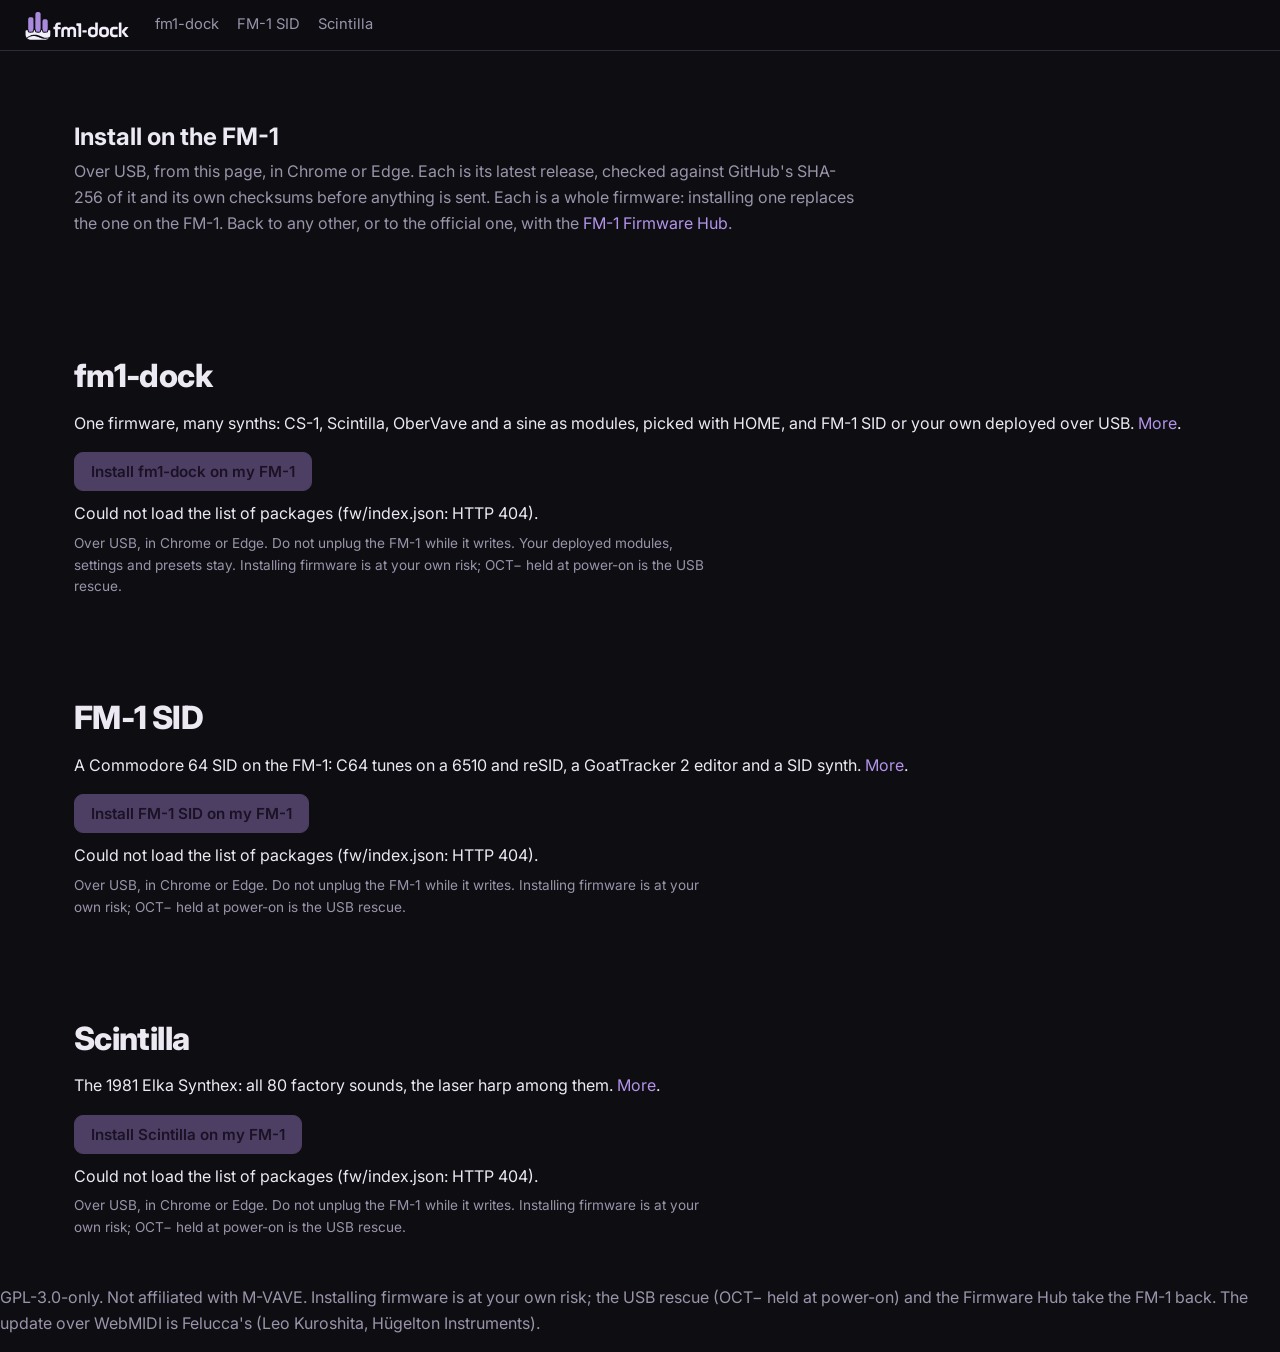
==== docs/install/index.html @ a405adc1 "Install on my FM-1, from the page: fm1-dock, FM-1 SID and Scintilla over WebMIDI, their latest relea" ====
<!doctype html>
<html lang="en">
<head>
<meta charset="utf-8">
<meta name="viewport" content="width=device-width, initial-scale=1">
<title>Install on the FM-1</title>
<meta name="description" content="Install fm1-dock, FM-1 SID or Scintilla on an M-VAVE FM-1 from the browser, over USB.">
<meta property="og:type" content="website">
<meta property="og:title" content="Install on the FM-1: fm1-dock, FM-1 SID, Scintilla">
<meta property="og:description" content="Install fm1-dock, FM-1 SID or Scintilla on an M-VAVE FM-1 from the browser, over USB.">
<meta property="og:url" content="https://joakimeriksson.github.io/fm1-dock/install/">
<meta property="og:image" content="https://joakimeriksson.github.io/fm1-dock/media/social.png">
<meta property="og:image:width" content="1280">
<meta property="og:image:height" content="640">
<meta property="og:image:alt" content="fm1-dock: a real FM-1 with the screens of FM-1 SID, CS-1 and Scintilla above it">
<meta name="twitter:card" content="summary_large_image">
<link rel="preconnect" href="https://fonts.googleapis.com">
<link rel="preconnect" href="https://fonts.gstatic.com" crossorigin>
<link href="https://fonts.googleapis.com/css2?family=JetBrains+Mono:wght@400;600&family=Inter:wght@400;600;800&display=swap" rel="stylesheet">
<link rel="stylesheet" href="../style.css">
<link rel="icon" href="../media/fm1-dock-icon.svg" type="image/svg+xml">
</head>
<body>
<header class="top">
  <a class="brand" href="../"><img src="../media/fm1-dock-light.svg" alt="fm1-dock"></a>
  <nav><a href="../">fm1-dock</a><a href="https://joakimeriksson.github.io/fm1-emu/fm1-sid/">FM-1 SID</a>
    <a href="https://joakimeriksson.github.io/scintilla-fm1/">Scintilla</a></nav>
</header>

<main>
<section>
  <h1>Install on the FM-1</h1>
  <p class="sub">Over USB, from this page, in Chrome or Edge. Each is its latest release, checked against GitHub's
    SHA-256 of it and its own checksums before anything is sent. Each is a whole firmware: installing one replaces the
    one on the FM-1. Back to any other, or to the official one, with the
    <a href="https://thefirmwarehub.com">FM-1 Firmware Hub</a>.</p>
</section>

<section>
  <h2>fm1-dock</h2>
  <p>One firmware, many synths: CS-1, Scintilla, OberVave and a sine as modules, picked with HOME, and FM-1 SID or
    your own deployed over USB. <a href="../">More</a>.</p>
  <div data-fm1-install="fm1-dock"></div>
</section>

<section>
  <h2>FM-1 SID</h2>
  <p>A Commodore 64 SID on the FM-1: C64 tunes on a 6510 and reSID, a GoatTracker 2 editor and a SID synth.
    <a href="https://joakimeriksson.github.io/fm1-emu/fm1-sid/">More</a>.</p>
  <div data-fm1-install="fm1-sid"></div>
</section>

<section>
  <h2>Scintilla</h2>
  <p>The 1981 Elka Synthex: all 80 factory sounds, the laser harp among them.
    <a href="https://joakimeriksson.github.io/scintilla-fm1/">More</a>.</p>
  <div data-fm1-install="scintilla"></div>
</section>

<footer>
  <p class="dim">GPL-3.0-only. Not affiliated with M-VAVE. Installing firmware is at your own risk; the USB rescue
    (OCT− held at power-on) and the Firmware Hub take the FM-1 back. The update over WebMIDI is Felucca's
    (Leo Kuroshita, Hügelton Instruments).</p>
</footer>
</main>

<script type="module">
  import { installButton } from "./fm1install.js";
  for (const el of document.querySelectorAll("[data-fm1-install]")) installButton(el, el.dataset.fm1Install, { buttonClass: "btn primary" });
</script>
</body>
</html>
---- docs/style.css ----
/* fm1-dock's page: dark, the screen's lilac */
:root {
  --bg: #0e0d12;
  --bg2: #16141d;
  --bg3: #1f1c29;
  --line: #2e2a3b;
  --fg: #ece9f3;
  --dim: #9a94aa;
  --acc: #b394ea;            /* the logo's lilac (#a98add), a touch lighter for text on dark */
  --acc2: #8a6bc9;
  --ok: #7fd49a;
  --bad: #ff7a66;
  --warn: #ffcf66;
  --mono: "JetBrains Mono", ui-monospace, Menlo, monospace;
  --sans: Inter, system-ui, -apple-system, "Segoe UI", sans-serif;
}
* { box-sizing: border-box; }
html { scroll-behavior: smooth; scroll-padding-top: 64px; }
body { margin: 0; background: var(--bg); color: var(--fg); font: 16px/1.6 var(--sans); }
a { color: var(--acc); text-decoration: none; }
a:hover { text-decoration: underline; }
code, .mono { font-family: var(--mono); font-size: 0.88em; }
code { background: var(--bg3); padding: 0.1em 0.35em; border-radius: 4px; }
h1, h2, h3 { line-height: 1.15; margin: 0 0 0.5em; }
h2 { font-size: 2rem; font-weight: 800; letter-spacing: -0.02em; }
h3 { font-size: 1.05rem; font-weight: 600; }
.sub { color: var(--dim); max-width: 780px; margin: -0.2em 0 1.6em; }
.dim { color: var(--dim); }
.small { font-size: 0.85rem; }

.top { position: sticky; top: 0; z-index: 10; display: flex; align-items: center; gap: 24px; padding: 10px 24px;
  background: rgba(14, 13, 18, 0.85); backdrop-filter: blur(10px); border-bottom: 1px solid var(--line); }
.brand { display: flex; align-items: center; gap: 10px; color: var(--fg); font-weight: 800; font-size: 1.15rem; }
.brand img { height: 30px; display: block; }
.top nav { min-width: 0; display: flex; gap: 18px; overflow-x: auto; scrollbar-width: none; }
.top nav a { color: var(--dim); font-size: 0.92rem; white-space: nowrap; }
.top nav a:hover { color: var(--fg); text-decoration: none; }

main section { max-width: 1180px; margin: 0 auto; padding: 72px 24px 24px; }
.hero { display: grid; grid-template-columns: 1fr 1.15fr; gap: 48px; align-items: center; padding-top: 56px; }
.hero-logo { width: min(340px, 80%); display: block; margin: 0 0 18px -6px; }
.kicker { color: var(--acc); font: 600 0.85rem var(--mono); text-transform: uppercase; letter-spacing: 0.12em; margin: 0 0 12px; }
.hero h1 { font-size: clamp(2.4rem, 5vw, 3.8rem); font-weight: 800; letter-spacing: -0.03em; }
.hero h1 span { color: var(--acc); }
.lede { color: #cfc9dc; font-size: 1.1rem; }
.cta { display: flex; flex-wrap: wrap; gap: 10px; margin-top: 24px; }
.hero-video { margin: 0; }
.hero-video video { width: 100%; border-radius: 14px; border: 1px solid var(--line); background: #000; aspect-ratio: 16 / 9; display: block; }
figcaption { color: var(--dim); font-size: 0.85rem; margin-top: 8px; }

.btn { display: inline-flex; align-items: center; gap: 6px; padding: 9px 16px; border-radius: 9px; border: 1px solid var(--line);
  background: var(--bg3); color: var(--fg); font: 600 0.95rem var(--sans); cursor: pointer; }
.btn:hover { border-color: var(--acc2); text-decoration: none; }
.btn.primary { background: #a98add; border-color: #a98add; color: #2f1840; }
.btn.primary:hover { background: #bda4e8; }
.btn.small { padding: 4px 10px; font-size: 0.82rem; border-radius: 7px; }
.btn.danger { color: var(--bad); }
.btn:disabled { opacity: 0.4; cursor: default; }

.cards { display: grid; grid-template-columns: repeat(auto-fill, minmax(210px, 1fr)); gap: 16px; }
.card { background: var(--bg2); border: 1px solid var(--line); border-radius: 14px; overflow: hidden; display: flex; flex-direction: column; }
.card img { width: 100%; aspect-ratio: 1; image-rendering: pixelated; display: block; border-bottom: 1px solid var(--line); }
.card > div { padding: 14px 16px 16px; }
.card h3 { margin: 0; font-size: 1.15rem; }
.card .by { color: var(--acc); font-size: 0.85rem; margin: 2px 0 8px; }
.card p { margin: 0 0 8px; font-size: 0.92rem; color: #cfc9dc; }
.card .meta { font: 0.78rem var(--mono); color: var(--dim); margin: 0; }

.split { display: grid; grid-template-columns: 1.2fr 1fr; gap: 48px; align-items: start; }
.split figure { margin: 0; }
.screen-lg { width: 100%; max-width: 420px; image-rendering: pixelated; border-radius: 12px; border: 6px solid #000; display: block; margin-left: auto; }
.keys { display: grid; grid-template-columns: max-content 1fr; gap: 8px 18px; margin: 0 0 18px; }
.keys dt { font: 600 0.85rem var(--mono); color: var(--acc); padding-top: 3px; }
.keys dd { margin: 0; }

.panel { background: var(--bg2); border: 1px solid var(--line); border-radius: 16px; padding: 18px; }
.row { display: flex; flex-wrap: wrap; align-items: center; gap: 10px; }
select, input[type=text] { background: var(--bg3); color: var(--fg); border: 1px solid var(--line); border-radius: 8px; padding: 7px 10px;
  font: 0.9rem var(--sans); min-width: 0; }
input[type=text] { width: 100%; margin: 8px 0; font-family: var(--mono); }
.pill { font: 0.8rem var(--mono); padding: 3px 10px; border-radius: 99px; background: var(--bg3); color: var(--dim); }
.pill.ok { color: var(--ok); }
.pill.bad { color: var(--bad); }
.grid { display: grid; grid-template-columns: repeat(auto-fill, minmax(320px, 1fr)); gap: 14px; margin-top: 16px; }
.box { background: var(--bg); border: 1px solid var(--line); border-radius: 12px; padding: 14px; min-width: 0; }
.box.wide { grid-column: 1 / -1; }
.box-h { display: flex; justify-content: space-between; align-items: center; gap: 8px; margin-bottom: 8px; }
.box-h h3 { margin: 0; }
.box p { font-size: 0.86rem; margin: 0 0 10px; }
.log { background: #08070b; border: 1px solid var(--line); border-radius: 8px; padding: 10px; margin: 0; font: 0.78rem/1.5 var(--mono);
  color: #d7d2e2; max-height: 340px; overflow: auto; white-space: pre-wrap; word-break: break-all; }
.log.short { max-height: 180px; min-height: 60px; }
.log .e { color: var(--bad); }
.log .w { color: var(--warn); }
.log .s { color: var(--acc); }
.kv, .mods, .gaps, .proto { width: 100%; border-collapse: collapse; font-size: 0.86rem; }
.kv td, .mods td, .gaps td, .gaps th, .proto td, .proto th { padding: 5px 6px; border-bottom: 1px solid var(--line); vertical-align: top; text-align: left; }
.kv td:first-child { color: var(--dim); }
.kv td:last-child { font-family: var(--mono); font-size: 0.82rem; }
.mods td { font-family: var(--mono); font-size: 0.8rem; }
.mods tr.cur td { color: var(--acc); }
.mods .st-bad { color: var(--bad); }
.gaps th { width: 92px; color: var(--acc); font-weight: 600; }
.proto td:first-child { font-family: var(--mono); color: var(--acc); }
.proto td:nth-child(2) { font-family: var(--mono); white-space: nowrap; }
.file { display: block; position: relative; border: 1px dashed var(--line); border-radius: 10px; padding: 12px; text-align: center;
  color: var(--dim); font-size: 0.88rem; cursor: pointer; }
.file:hover { border-color: var(--acc2); color: var(--fg); }
.file input { position: absolute; inset: 0; opacity: 0; cursor: pointer; }
.file input:disabled { cursor: default; }
.file.drag { border-color: var(--acc); color: var(--fg); }
.progress { height: 4px; background: var(--bg3); border-radius: 2px; margin: 10px 0 6px; overflow: hidden; }
.progress div { height: 100%; width: 0; background: var(--acc); transition: width 0.1s; }
.msg { font: 0.82rem var(--mono); min-height: 1.4em; margin: 0; }
.msg.ok { color: var(--ok); }
.msg.bad { color: var(--bad); }
.chk { font-size: 0.82rem; color: var(--dim); margin-right: 8px; }
.traffic { margin-top: 14px; }
.traffic summary { cursor: pointer; color: var(--dim); font-size: 0.88rem; }
.traffic .log { margin-top: 8px; }

.emu-frame { border-radius: 14px; overflow: hidden; border: 1px solid var(--line); background: #18191b; aspect-ratio: 1280 / 900; }
.emu-frame iframe { width: 100%; height: 100%; border: 0; display: block; }
.code { background: #08070b; border: 1px solid var(--line); border-radius: 10px; padding: 14px 16px; font: 0.82rem/1.6 var(--mono);
  overflow-x: auto; color: #e2ddec; }
.code .c { color: #7f7891; }
.code .k { color: var(--acc); }
.code .s { color: var(--ok); }
.cols { display: grid; grid-template-columns: 1fr 1fr; gap: 40px; }
.cols ul { padding-left: 1.1em; }
.cols li { margin-bottom: 6px; }
.hero > *, .split > *, .cols > * { min-width: 0; }   /* a long code line scrolls in its box, not the page */

.fmap { display: flex; flex-direction: column; gap: 3px; margin: 8px 0; }
.fmap .seg { display: grid; grid-template-columns: 74px 1fr; align-items: stretch; gap: 10px; font: 0.76rem var(--mono); }
.fmap .at { color: var(--dim); padding-top: 4px; text-align: right; }
.fmap .bar { border-radius: 6px; padding: 4px 10px; display: flex; justify-content: space-between; gap: 8px; color: #120a1f; }
.fmap .bar span:last-child { opacity: 0.75; }
.fmap .upd { background: #8f76c9; }
.fmap .keep { background: var(--acc); }
.fmap .other { background: var(--bg3); color: var(--dim); }

.credits { padding-bottom: 80px; }
.credits p { max-width: 900px; }

@media (max-width: 900px) {
  .hero, .split, .cols { grid-template-columns: 1fr; gap: 28px; }
  .top { padding: 10px 16px; gap: 14px; }
  main section { padding: 52px 16px 16px; }
  .grid { grid-template-columns: 1fr; }
  .cards { grid-template-columns: repeat(2, minmax(0, 1fr)); gap: 10px; }
  .card > div { padding: 10px 12px 12px; }
  .card p { font-size: 0.84rem; }
  .screen-lg { margin: 0 auto; }
  h2 { font-size: 1.6rem; }
}

/* "Install on my FM-1" (install/fm1install.js) */
.fm1-install { margin: 14px 0 6px; }
.fm1-install progress:not([hidden]) { display: block; width: min(420px, 100%); height: 8px; margin: 12px 0 0; accent-color: #a98add; }
.fm1-install .fm1-install-status { margin: 10px 0 0; min-height: 1.4em; color: var(--fg); }
.fm1-install .fm1-install-note { margin: 6px 0 0; font-size: 0.85rem; color: var(--dim); max-width: 70ch; }
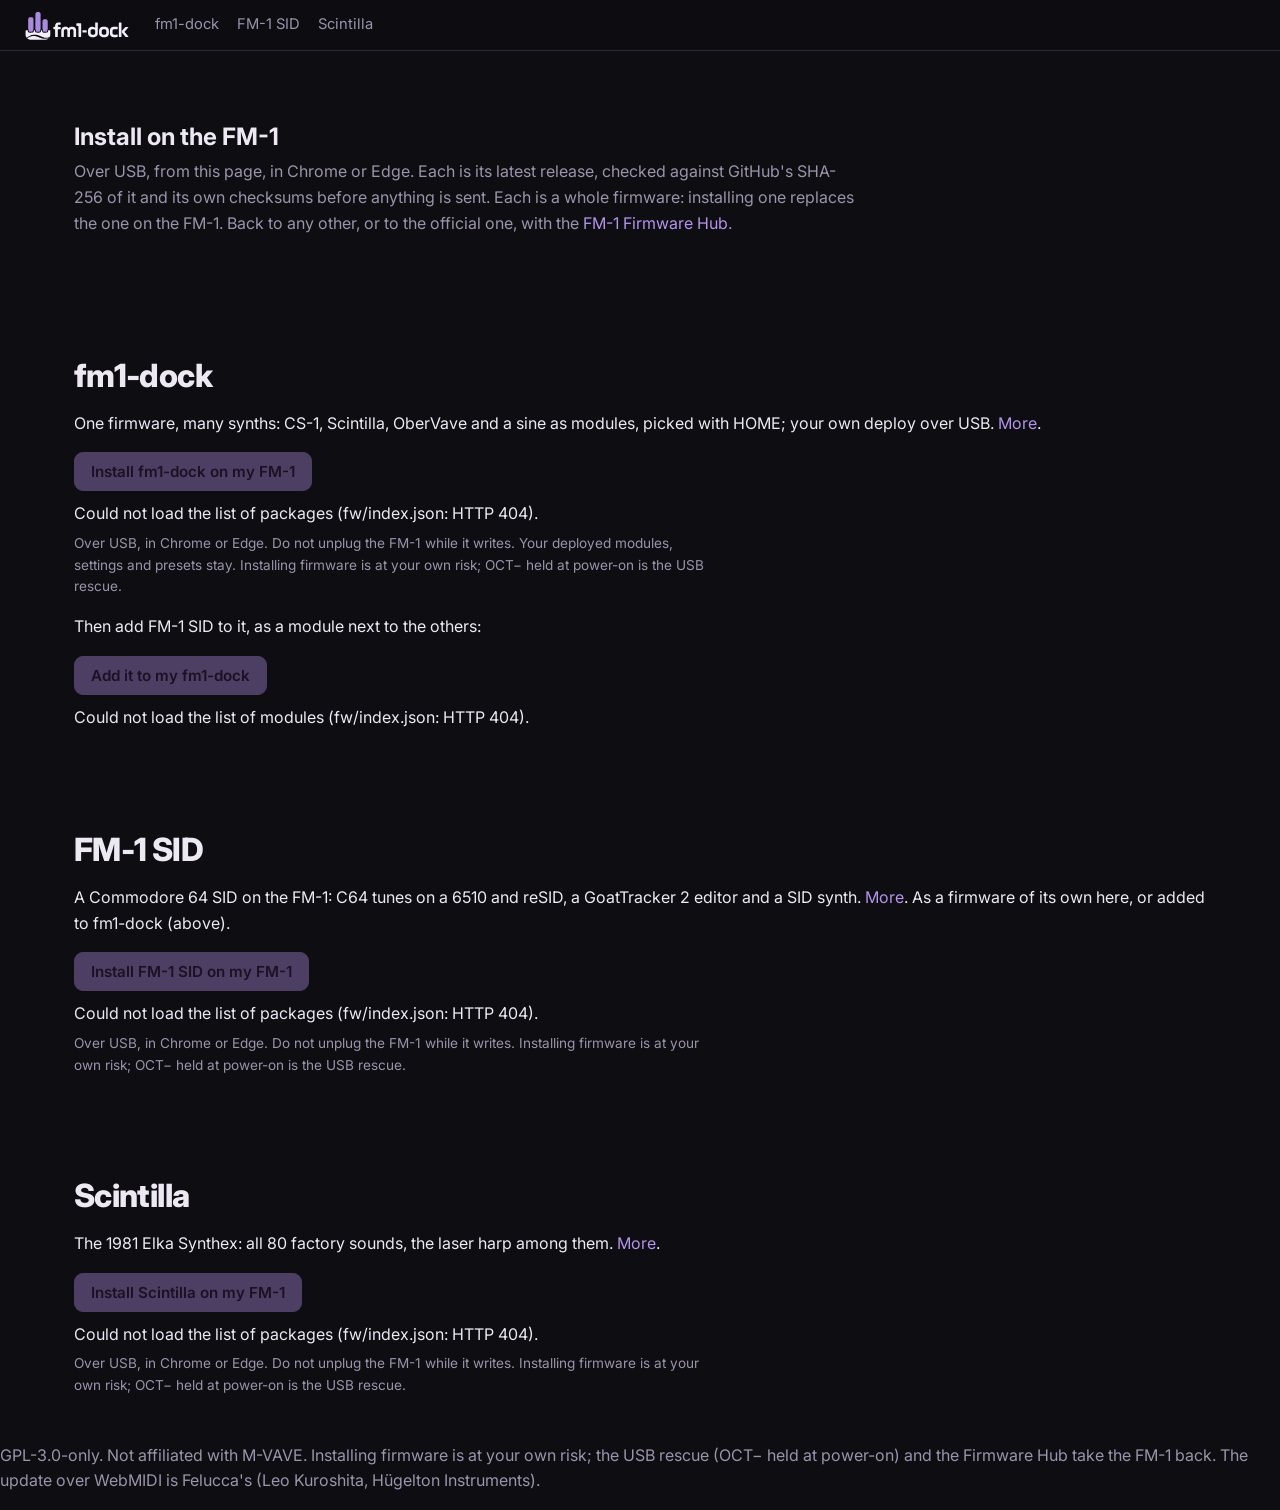
==== commit 3d2ffa06: "Add FM-1 SID to my fm1-dock, from the page: the module with one click, and the texts say what the pa" ====
--- a/docs/install/index.html
+++ b/docs/install/index.html
@@ -38,15 +38,18 @@
 
 <section>
   <h2>fm1-dock</h2>
-  <p>One firmware, many synths: CS-1, Scintilla, OberVave and a sine as modules, picked with HOME, and FM-1 SID or
-    your own deployed over USB. <a href="../">More</a>.</p>
+  <p>One firmware, many synths: CS-1, Scintilla, OberVave and a sine as modules, picked with HOME; your own deploy over
+    USB. <a href="../">More</a>.</p>
   <div data-fm1-install="fm1-dock"></div>
+  <p>Then add FM-1 SID to it, as a module next to the others:</p>
+  <div data-fm1-add="fm1-sid"></div>
 </section>
 
 <section>
   <h2>FM-1 SID</h2>
   <p>A Commodore 64 SID on the FM-1: C64 tunes on a 6510 and reSID, a GoatTracker 2 editor and a SID synth.
-    <a href="https://joakimeriksson.github.io/fm1-emu/fm1-sid/">More</a>.</p>
+    <a href="https://joakimeriksson.github.io/fm1-emu/fm1-sid/">More</a>. As a firmware of its own here, or added to
+    fm1-dock (above).</p>
   <div data-fm1-install="fm1-sid"></div>
 </section>
 
@@ -65,8 +68,9 @@
 </main>
 
 <script type="module">
-  import { installButton } from "./fm1install.js";
+  import { installButton, addButton } from "./fm1install.js";
   for (const el of document.querySelectorAll("[data-fm1-install]")) installButton(el, el.dataset.fm1Install, { buttonClass: "btn primary" });
+  for (const el of document.querySelectorAll("[data-fm1-add]")) addButton(el, el.dataset.fm1Add, { buttonClass: "btn primary" });
 </script>
 </body>
 </html>
--- a/docs/style.css
+++ b/docs/style.css
@@ -159,4 +159,5 @@
 .fm1-install { margin: 14px 0 6px; }
 .fm1-install progress:not([hidden]) { display: block; width: min(420px, 100%); height: 8px; margin: 12px 0 0; accent-color: #a98add; }
 .fm1-install .fm1-install-status { margin: 10px 0 0; min-height: 1.4em; color: var(--fg); }
+.install-then { margin: 30px 0 4px; font-size: 1.1rem; }
 .fm1-install .fm1-install-note { margin: 6px 0 0; font-size: 0.85rem; color: var(--dim); max-width: 70ch; }
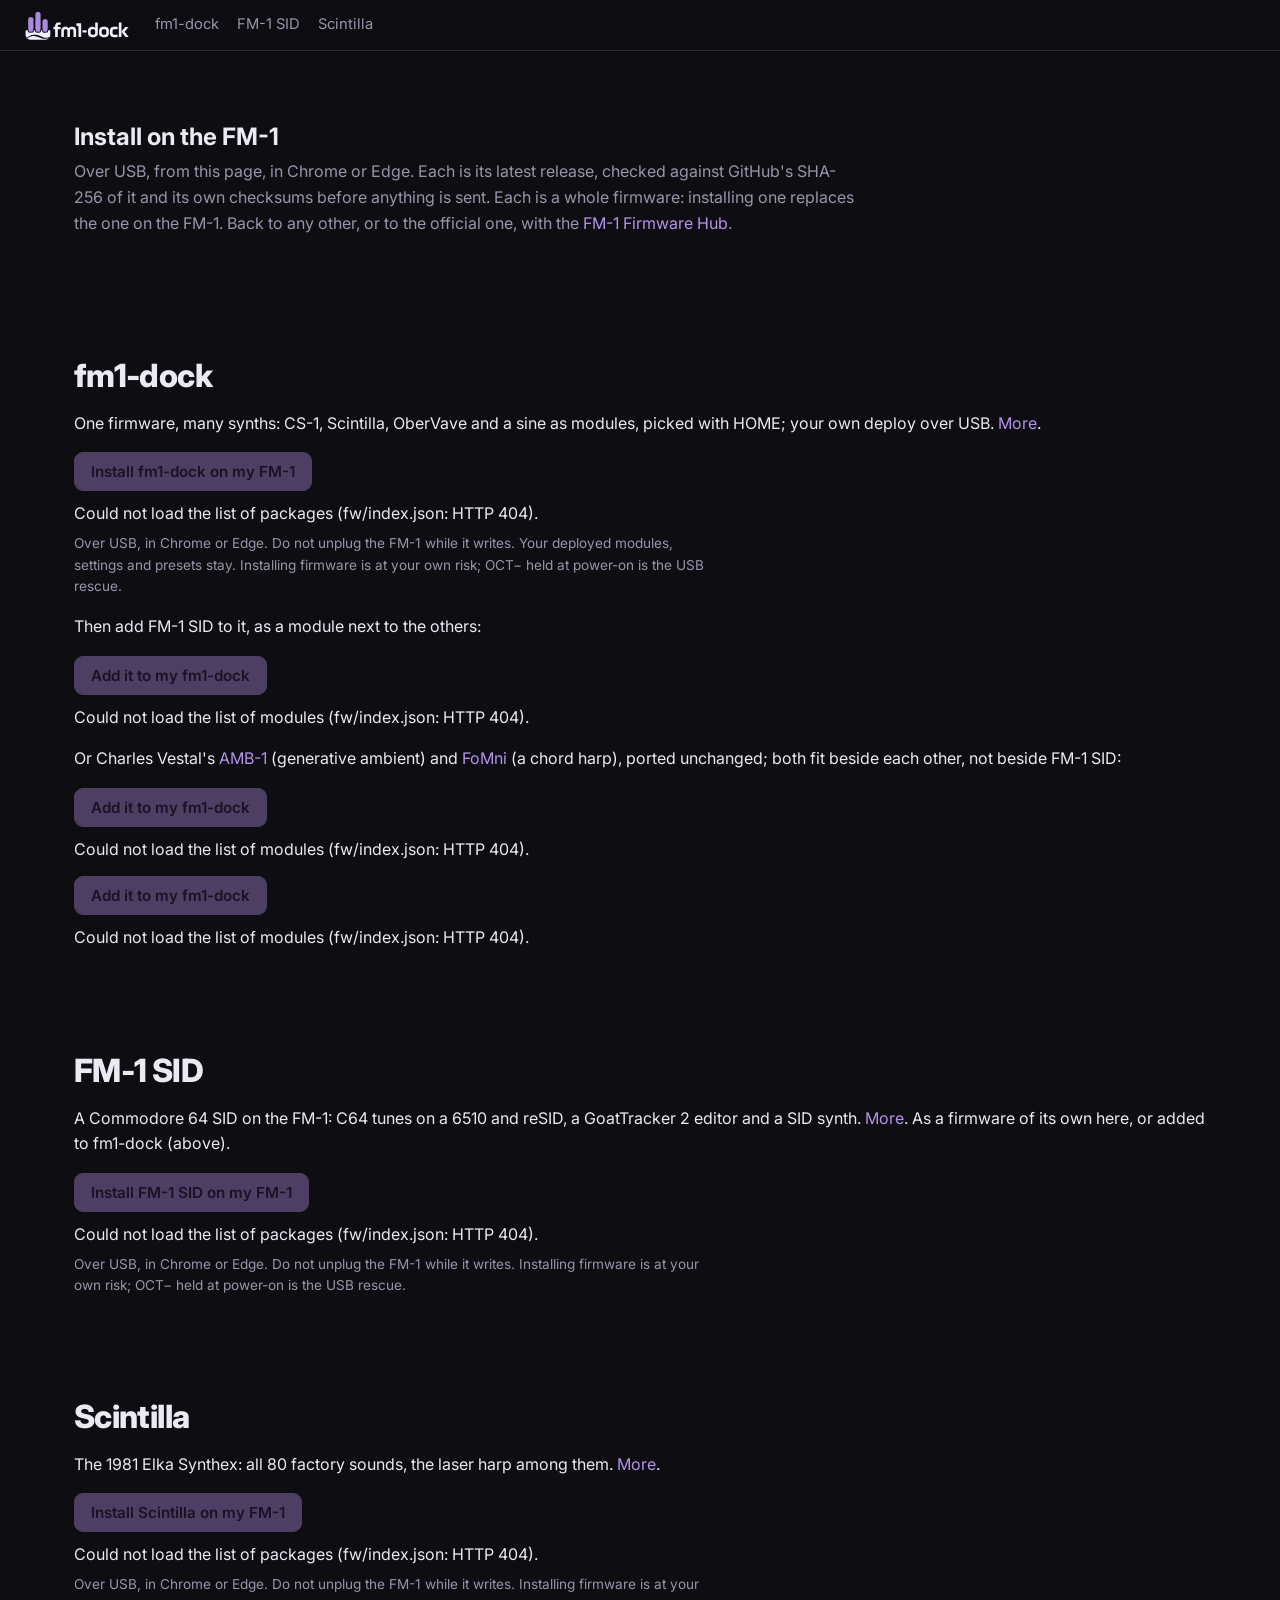
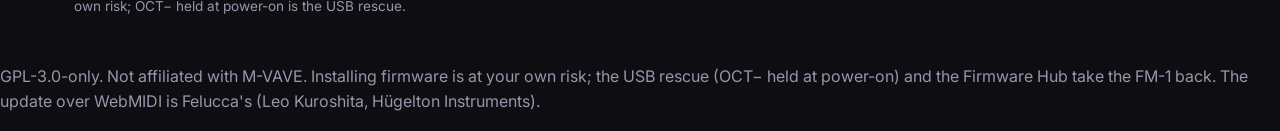
==== commit a9ecac36: "AMB-1 and FoMni on the page: Add them to my fm1-dock with one click, their cards in What's in the do" ====
--- a/docs/install/index.html
+++ b/docs/install/index.html
@@ -43,6 +43,11 @@
   <div data-fm1-install="fm1-dock"></div>
   <p>Then add FM-1 SID to it, as a module next to the others:</p>
   <div data-fm1-add="fm1-sid"></div>
+  <p>Or Charles Vestal's <a href="https://charlesvestal.github.io/fm1-amb/">AMB-1</a> (generative ambient) and
+    <a href="https://charlesvestal.github.io/fm1-fomni/">FoMni</a> (a chord harp), ported unchanged; both fit beside each
+    other, not beside FM-1 SID:</p>
+  <div data-fm1-add="amb"></div>
+  <div data-fm1-add="fomni"></div>
 </section>
 
 <section>
--- a/docs/style.css
+++ b/docs/style.css
@@ -160,4 +160,11 @@
 .fm1-install progress:not([hidden]) { display: block; width: min(420px, 100%); height: 8px; margin: 12px 0 0; accent-color: #a98add; }
 .fm1-install .fm1-install-status { margin: 10px 0 0; min-height: 1.4em; color: var(--fg); }
 .install-then { margin: 30px 0 4px; font-size: 1.1rem; }
+.add-grid { display: grid; grid-template-columns: repeat(auto-fit, minmax(280px, 1fr)); gap: 8px 28px; }
+.add-grid h4 { margin: 10px 0 2px; font-size: 1rem; }
+.add-grid h4 .dim { font-weight: 400; font-size: 0.85rem; }
+.add-grid p { margin: 0; }
+.fm1-tunes-row { display: flex; flex-wrap: wrap; gap: 10px; }
+.fm1-tunes-row .btn small { color: var(--dim); font-weight: 400; }
+.fm1-tunes-row .fm1-tune-play { color: var(--acc); }
 .fm1-install .fm1-install-note { margin: 6px 0 0; font-size: 0.85rem; color: var(--dim); max-width: 70ch; }
